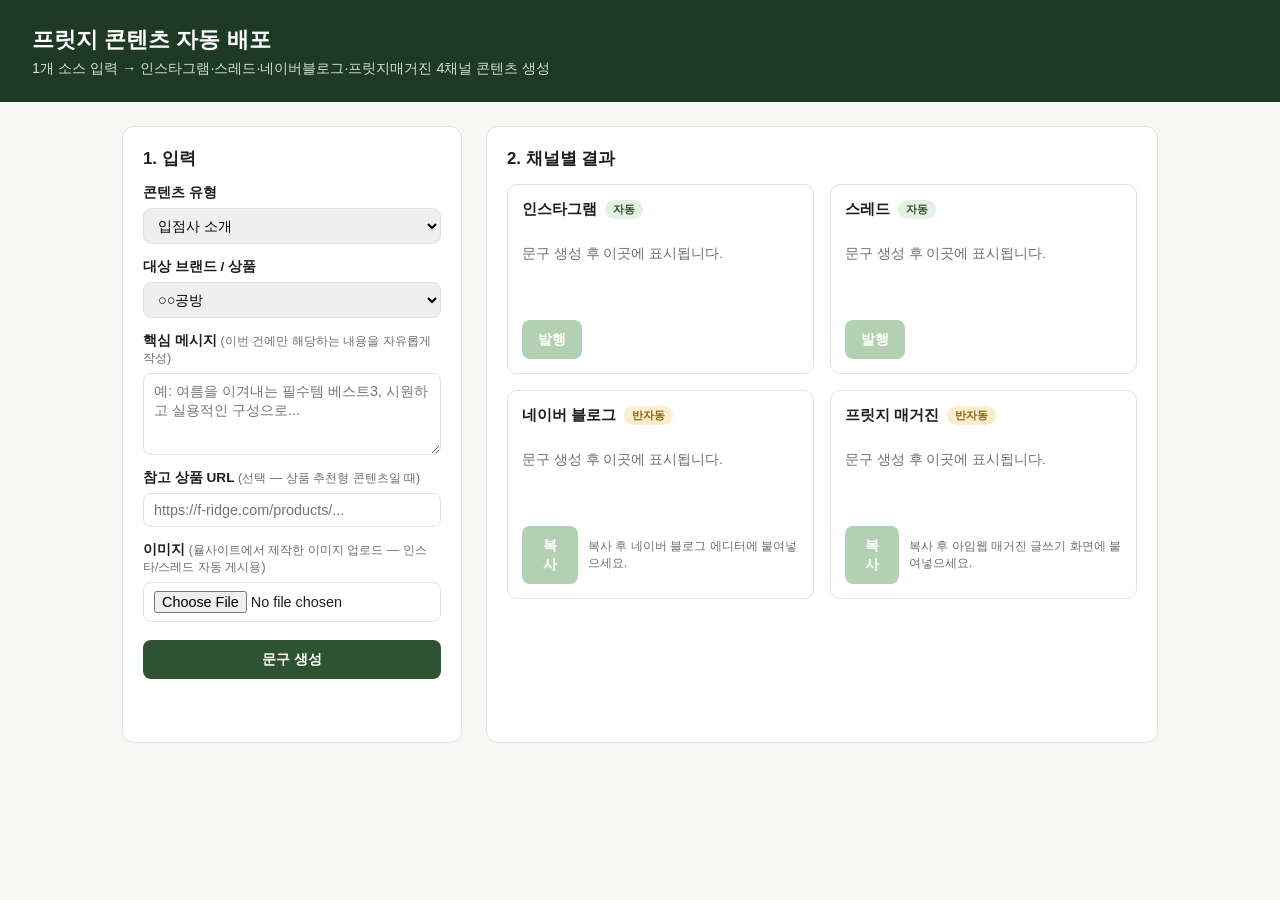
==== index.html @ 953e11a5 "율사이트(프릿지) 콘텐츠 자동 배포 시스템 킥오프: 요구사항 정리 및 프로젝트 스캐폴드 - PRD.md: 개발 요구사항 확인 질문지·1차 미팅 회의록·킥오프 자료 종합 정리 - S" ====
<!DOCTYPE html>
<html lang="ko">
<head>
<meta charset="UTF-8">
<meta name="viewport" content="width=device-width, initial-scale=1.0">
<title>프릿지 콘텐츠 자동 배포</title>
<link rel="stylesheet" href="styles.css">
</head>
<body>
  <header class="topbar">
    <h1>프릿지 콘텐츠 자동 배포</h1>
    <p class="subtitle">1개 소스 입력 → 인스타그램·스레드·네이버블로그·프릿지매거진 4채널 콘텐츠 생성</p>
  </header>

  <main>
    <section class="panel input-panel">
      <h2>1. 입력</h2>
      <form id="content-form">
        <label>
          콘텐츠 유형
          <select id="contentType"></select>
        </label>
        <label>
          대상 브랜드 / 상품
          <select id="targetBrand"></select>
        </label>
        <label>
          핵심 메시지 <span class="hint">(이번 건에만 해당하는 내용을 자유롭게 작성)</span>
          <textarea id="coreMessage" rows="4" placeholder="예: 여름을 이겨내는 필수템 베스트3, 시원하고 실용적인 구성으로..."></textarea>
        </label>
        <label>
          참고 상품 URL <span class="hint">(선택 — 상품 추천형 콘텐츠일 때)</span>
          <input type="url" id="productUrl" placeholder="https://f-ridge.com/products/...">
        </label>
        <label>
          이미지 <span class="hint">(율사이트에서 제작한 이미지 업로드 — 인스타/스레드 자동 게시용)</span>
          <input type="file" id="imageFile" accept="image/*">
        </label>
        <button type="submit" id="generate-btn">문구 생성</button>
      </form>
      <p id="generate-status" class="status" role="status"></p>
    </section>

    <section class="panel result-panel">
      <h2>2. 채널별 결과</h2>
      <div id="results" class="channel-grid">
        <article class="channel-card" data-channel="instagram">
          <h3>인스타그램 <span class="badge badge-auto">자동</span></h3>
          <div class="channel-body"><p class="placeholder">문구 생성 후 이곳에 표시됩니다.</p></div>
          <div class="channel-actions">
            <button class="publish-btn" data-channel="instagram" disabled>발행</button>
          </div>
        </article>

        <article class="channel-card" data-channel="threads">
          <h3>스레드 <span class="badge badge-auto">자동</span></h3>
          <div class="channel-body"><p class="placeholder">문구 생성 후 이곳에 표시됩니다.</p></div>
          <div class="channel-actions">
            <button class="publish-btn" data-channel="threads" disabled>발행</button>
          </div>
        </article>

        <article class="channel-card" data-channel="naverBlog">
          <h3>네이버 블로그 <span class="badge badge-semi">반자동</span></h3>
          <div class="channel-body"><p class="placeholder">문구 생성 후 이곳에 표시됩니다.</p></div>
          <div class="channel-actions">
            <button class="copy-btn" data-channel="naverBlog" disabled>복사</button>
            <span class="hint">복사 후 네이버 블로그 에디터에 붙여넣으세요.</span>
          </div>
        </article>

        <article class="channel-card" data-channel="fridgeMagazine">
          <h3>프릿지 매거진 <span class="badge badge-semi">반자동</span></h3>
          <div class="channel-body"><p class="placeholder">문구 생성 후 이곳에 표시됩니다.</p></div>
          <div class="channel-actions">
            <button class="copy-btn" data-channel="fridgeMagazine" disabled>복사</button>
            <span class="hint">복사 후 아임웹 매거진 글쓰기 화면에 붙여넣으세요.</span>
          </div>
        </article>
      </div>
    </section>
  </main>

  <script src="data.js"></script>
  <script src="app.js"></script>
</body>
</html>
---- styles.css ----
:root {
  --green-900: #1f3a24;
  --green-700: #2f5233;
  --green-500: #6ba368;
  --bg: #f7f8f5;
  --panel-bg: #ffffff;
  --border: #e0e4dc;
  --text: #1c1f1a;
  --text-muted: #6b7266;
  --danger: #b3403a;
}

* { box-sizing: border-box; }

body {
  margin: 0;
  font-family: -apple-system, "Pretendard", "Noto Sans KR", sans-serif;
  background: var(--bg);
  color: var(--text);
}

.topbar {
  background: var(--green-900);
  color: #fff;
  padding: 24px 32px;
}
.topbar h1 { margin: 0 0 4px; font-size: 1.4rem; }
.subtitle { margin: 0; color: #cfe0cf; font-size: 0.9rem; }

main {
  max-width: 1100px;
  margin: 0 auto;
  padding: 24px 32px 64px;
  display: grid;
  grid-template-columns: 340px 1fr;
  gap: 24px;
}
@media (max-width: 800px) {
  main { grid-template-columns: 1fr; }
}

.panel {
  background: var(--panel-bg);
  border: 1px solid var(--border);
  border-radius: 12px;
  padding: 20px;
}
.panel h2 { margin-top: 0; font-size: 1.05rem; }

form label {
  display: block;
  margin-bottom: 14px;
  font-size: 0.85rem;
  font-weight: 600;
  color: var(--text);
}
.hint { font-weight: 400; color: var(--text-muted); font-size: 0.78rem; }

select, textarea, input[type="url"], input[type="file"] {
  display: block;
  width: 100%;
  margin-top: 6px;
  padding: 8px 10px;
  border: 1px solid var(--border);
  border-radius: 8px;
  font-size: 0.9rem;
  font-family: inherit;
}

button {
  cursor: pointer;
  border: none;
  border-radius: 8px;
  padding: 10px 16px;
  font-size: 0.9rem;
  font-weight: 600;
}

#generate-btn {
  width: 100%;
  background: var(--green-700);
  color: #fff;
  margin-top: 4px;
}
#generate-btn:disabled { opacity: 0.6; cursor: not-allowed; }

.status { min-height: 1.2em; font-size: 0.85rem; color: var(--text-muted); }
.status.error { color: var(--danger); }

.channel-grid {
  display: grid;
  grid-template-columns: 1fr 1fr;
  gap: 16px;
}
@media (max-width: 640px) {
  .channel-grid { grid-template-columns: 1fr; }
}

.channel-card {
  border: 1px solid var(--border);
  border-radius: 10px;
  padding: 14px;
  display: flex;
  flex-direction: column;
  gap: 10px;
}
.channel-card h3 {
  margin: 0;
  font-size: 0.95rem;
  display: flex;
  align-items: center;
  gap: 8px;
}

.badge {
  font-size: 0.7rem;
  padding: 2px 8px;
  border-radius: 999px;
  font-weight: 600;
}
.badge-auto { background: #e2f1e2; color: var(--green-700); }
.badge-semi { background: #fbeecf; color: #8a6416; }

.channel-body { font-size: 0.85rem; white-space: pre-wrap; line-height: 1.5; min-height: 80px; }
.placeholder { color: var(--text-muted); }

.channel-actions { display: flex; align-items: center; gap: 10px; }
.publish-btn, .copy-btn {
  background: var(--green-500);
  color: #fff;
}
.publish-btn:disabled, .copy-btn:disabled { opacity: 0.5; cursor: not-allowed; }
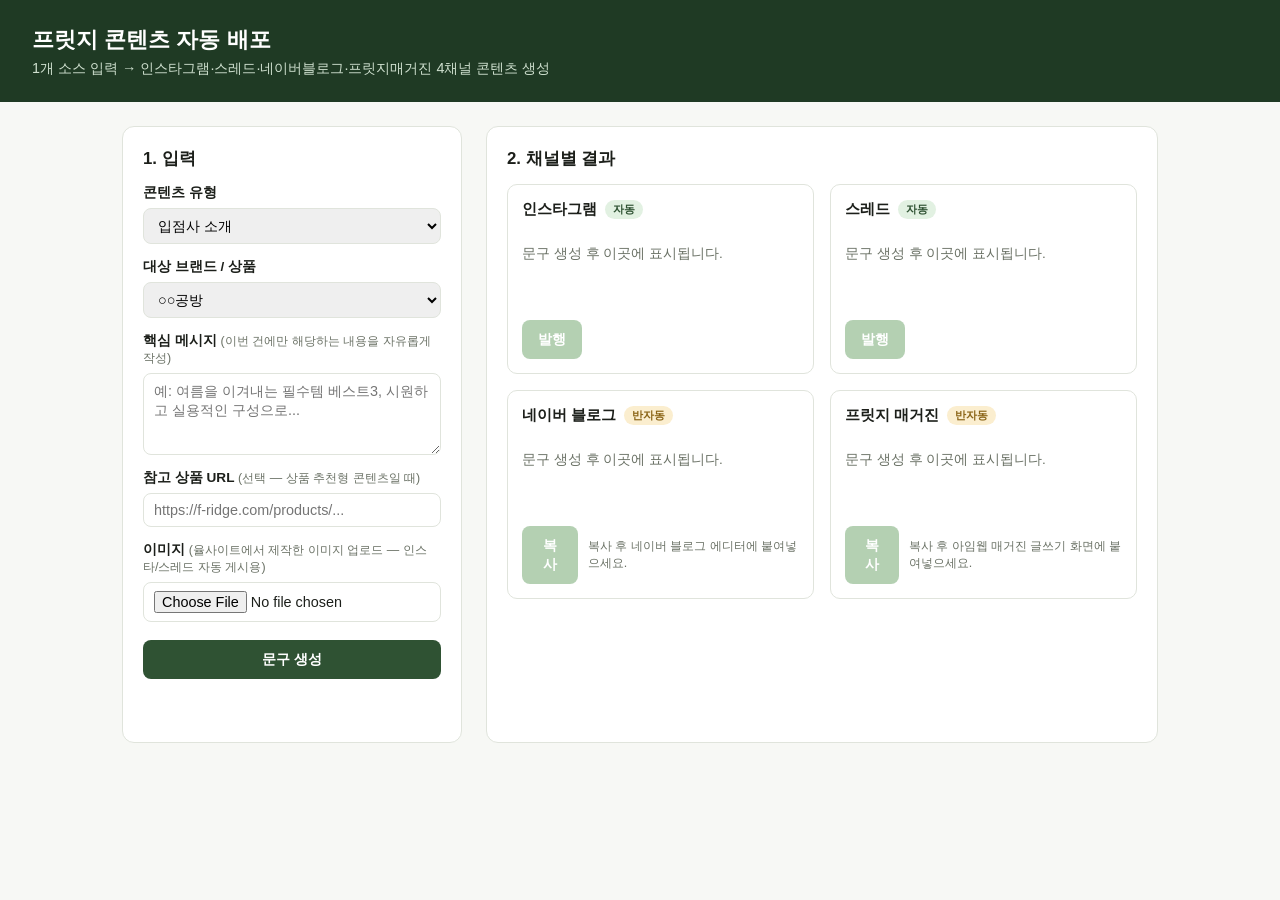
==== commit 7bd66954: "화면: 채널별 글자수 표시 추가 (한도 초과 시 빨간색 경고) Co-Authored-By: Claude Sonnet 5 <noreply@anthropic.com> Claude-Se" ====
--- a/index.html
+++ b/index.html
@@ -45,7 +45,7 @@
       <h2>2. 채널별 결과</h2>
       <div id="results" class="channel-grid">
         <article class="channel-card" data-channel="instagram">
-          <h3>인스타그램 <span class="badge badge-auto">자동</span></h3>
+          <h3>인스타그램 <span class="badge badge-auto">자동</span><span class="char-count" data-count="instagram"></span></h3>
           <div class="channel-body"><p class="placeholder">문구 생성 후 이곳에 표시됩니다.</p></div>
           <div class="channel-actions">
             <button class="publish-btn" data-channel="instagram" disabled>발행</button>
@@ -53,7 +53,7 @@
         </article>
 
         <article class="channel-card" data-channel="threads">
-          <h3>스레드 <span class="badge badge-auto">자동</span></h3>
+          <h3>스레드 <span class="badge badge-auto">자동</span><span class="char-count" data-count="threads"></span></h3>
           <div class="channel-body"><p class="placeholder">문구 생성 후 이곳에 표시됩니다.</p></div>
           <div class="channel-actions">
             <button class="publish-btn" data-channel="threads" disabled>발행</button>
@@ -61,7 +61,7 @@
         </article>
 
         <article class="channel-card" data-channel="naverBlog">
-          <h3>네이버 블로그 <span class="badge badge-semi">반자동</span></h3>
+          <h3>네이버 블로그 <span class="badge badge-semi">반자동</span><span class="char-count" data-count="naverBlog"></span></h3>
           <div class="channel-body"><p class="placeholder">문구 생성 후 이곳에 표시됩니다.</p></div>
           <div class="channel-actions">
             <button class="copy-btn" data-channel="naverBlog" disabled>복사</button>
@@ -70,7 +70,7 @@
         </article>
 
         <article class="channel-card" data-channel="fridgeMagazine">
-          <h3>프릿지 매거진 <span class="badge badge-semi">반자동</span></h3>
+          <h3>프릿지 매거진 <span class="badge badge-semi">반자동</span><span class="char-count" data-count="fridgeMagazine"></span></h3>
           <div class="channel-body"><p class="placeholder">문구 생성 후 이곳에 표시됩니다.</p></div>
           <div class="channel-actions">
             <button class="copy-btn" data-channel="fridgeMagazine" disabled>복사</button>
--- a/styles.css
+++ b/styles.css
@@ -121,6 +121,15 @@
 .badge-auto { background: #e2f1e2; color: var(--green-700); }
 .badge-semi { background: #fbeecf; color: #8a6416; }
 
+.char-count {
+  margin-left: auto;
+  font-size: 0.72rem;
+  font-weight: 400;
+  color: var(--text-muted);
+  font-variant-numeric: tabular-nums;
+}
+.char-count.over { color: var(--danger); font-weight: 600; }
+
 .channel-body { font-size: 0.85rem; white-space: pre-wrap; line-height: 1.5; min-height: 80px; }
 .placeholder { color: var(--text-muted); }
 
